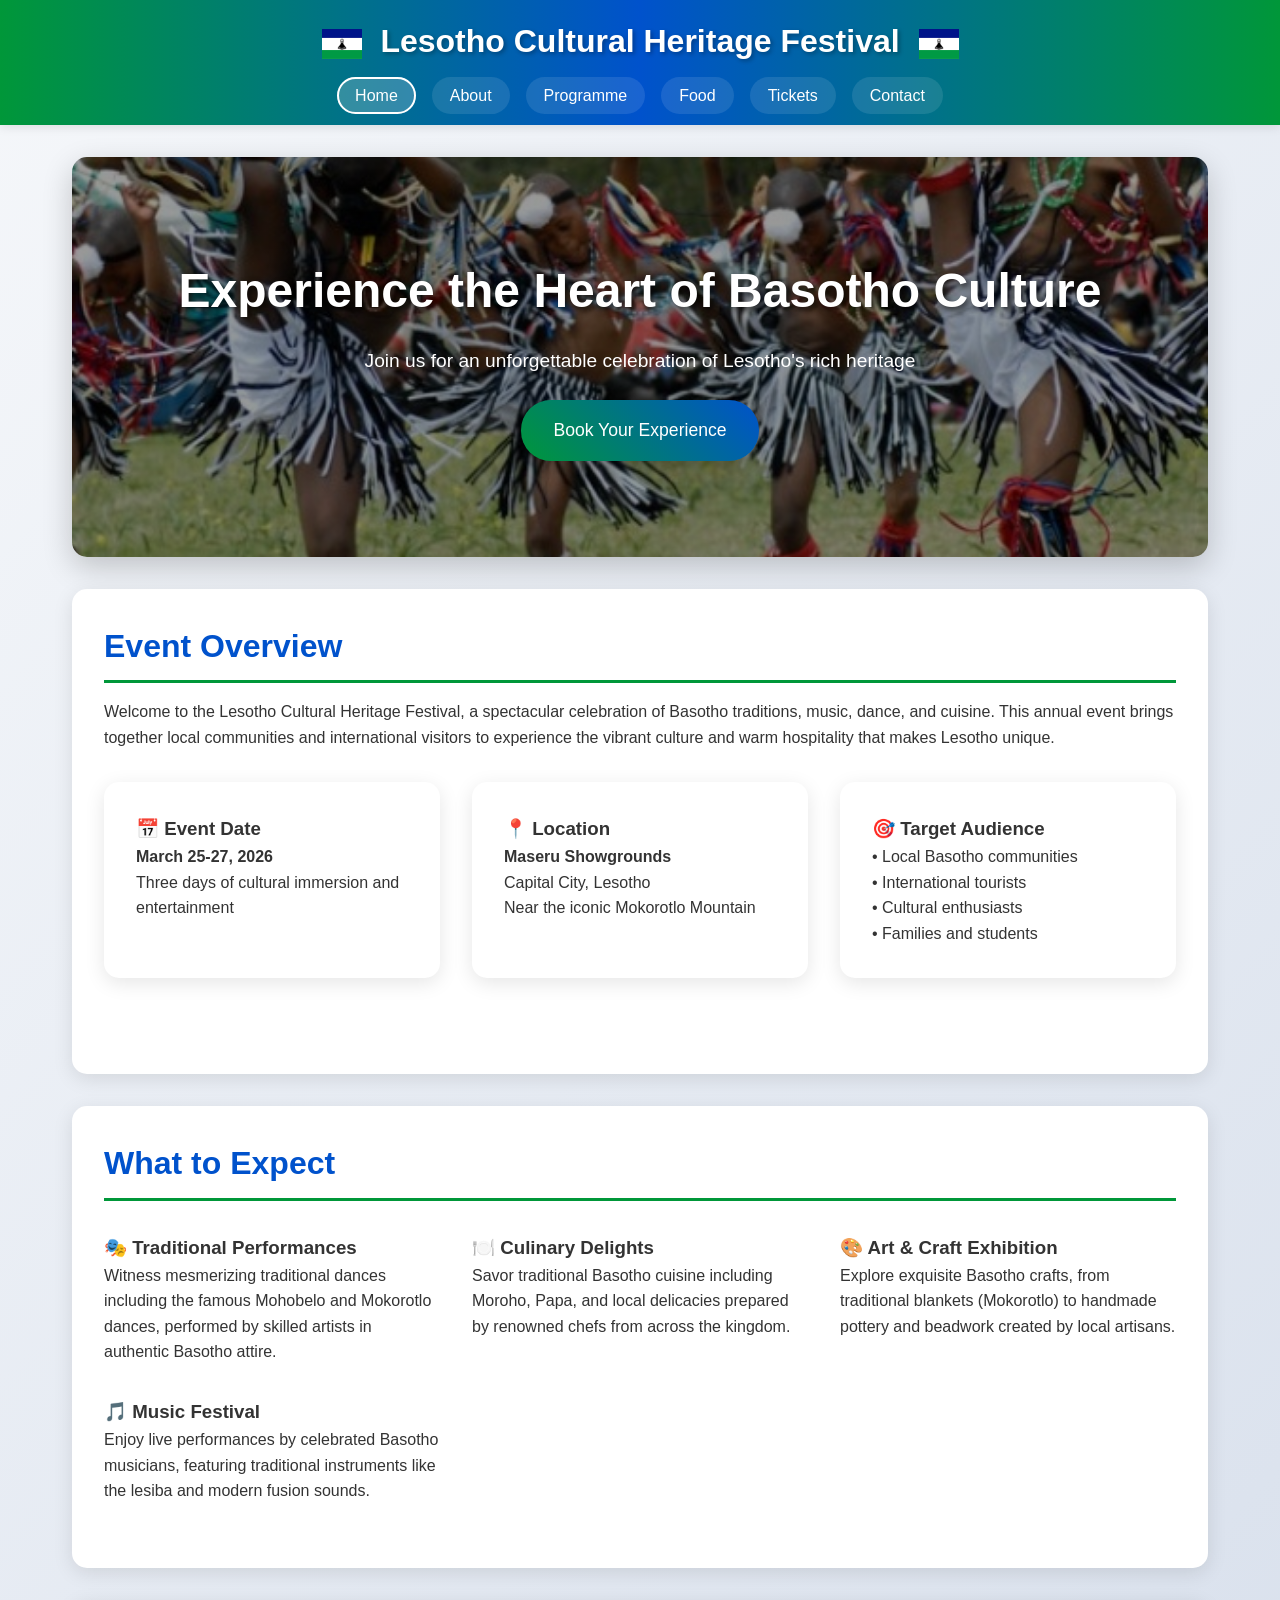
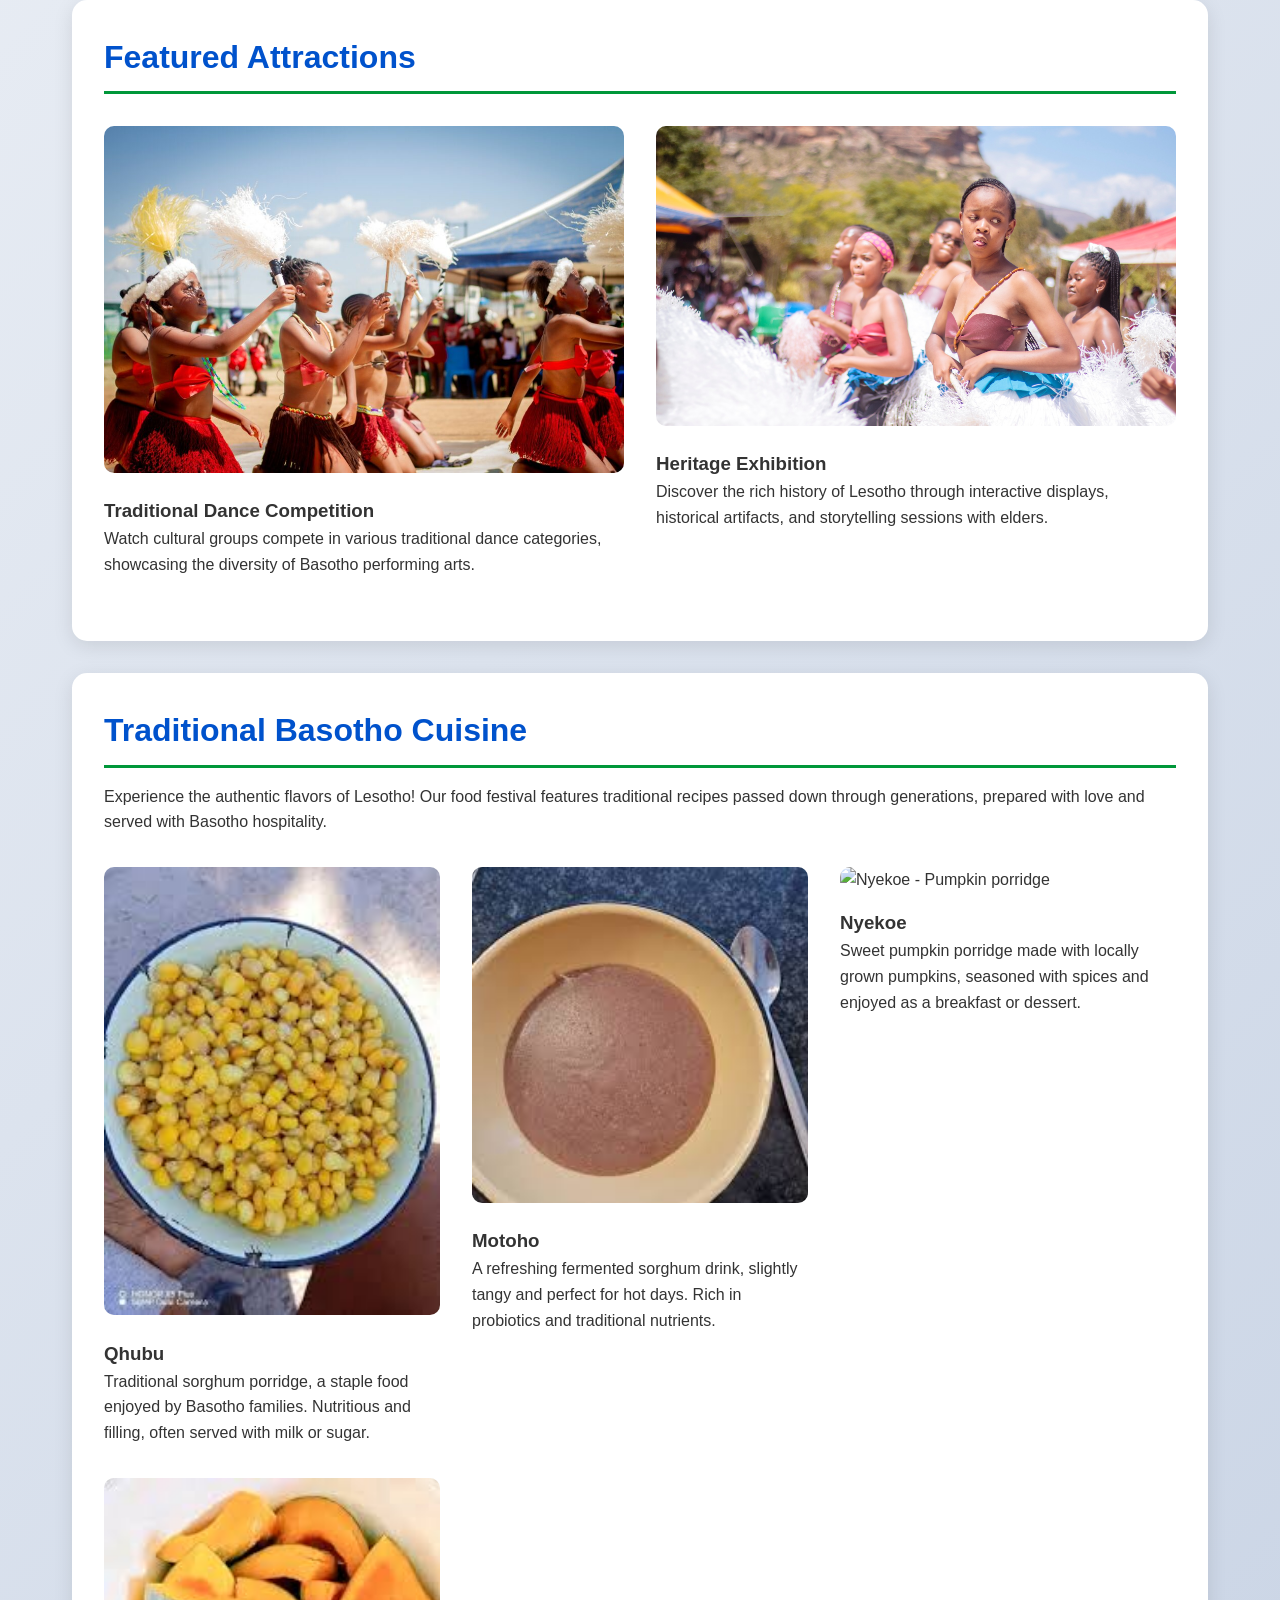
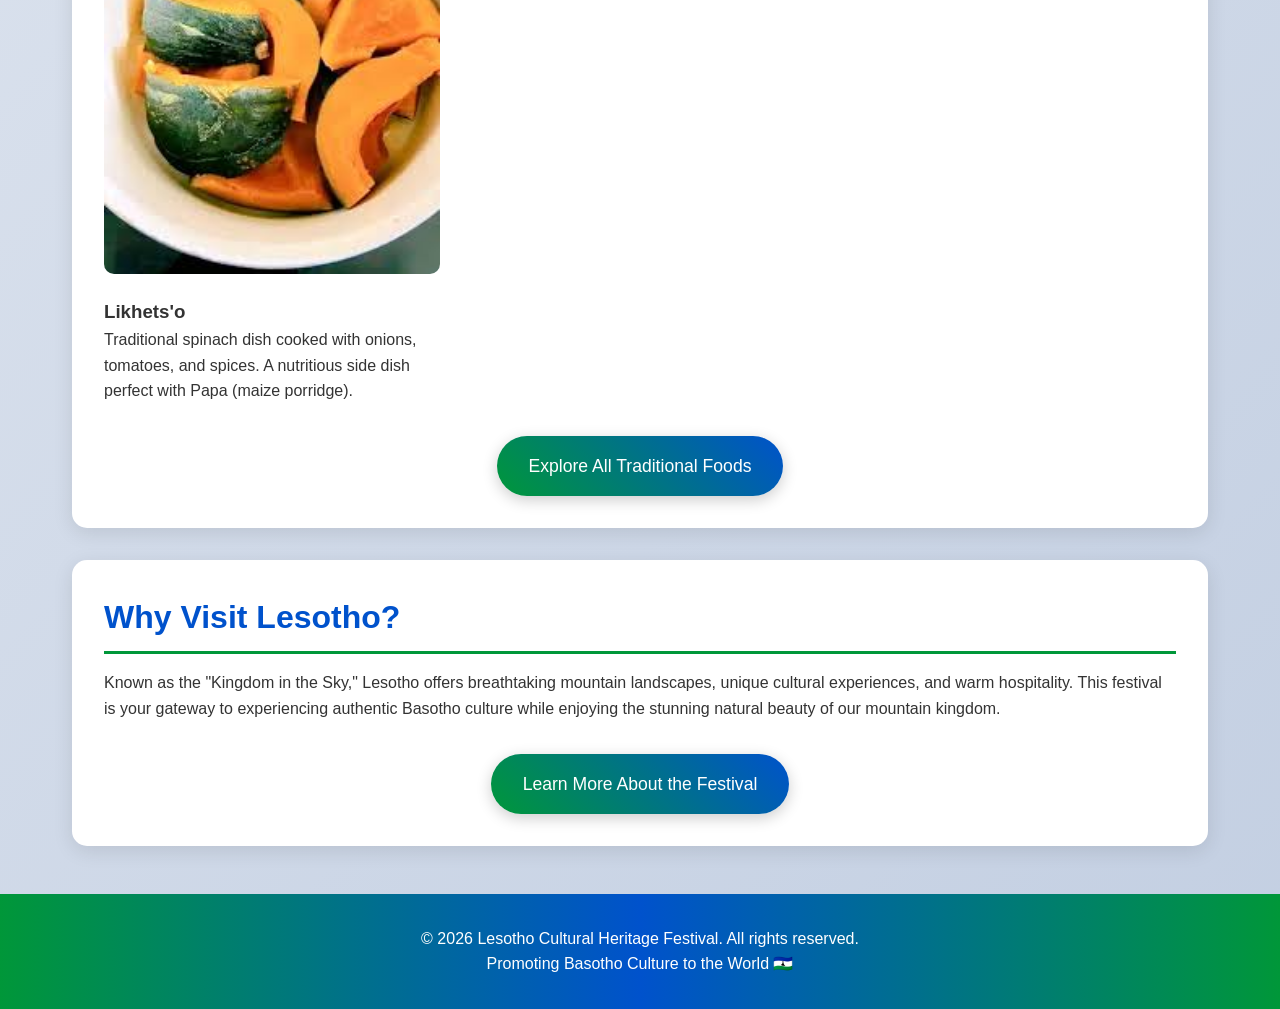
==== index.html @ 69049ad9 "Add files via upload" ====
<!DOCTYPE html>
<html lang="en">
<head>
    <meta charset="UTF-8">
    <meta name="viewport" content="width=device-width, initial-scale=1.0">
    <title>Lesotho Cultural Heritage Festival - Home</title>
    <link rel="stylesheet" href="styles.css">
</head>
<body>
    <header>
        <nav>
            <h1><img src="national-flag.png" alt="Lesotho Flag" class="flag-icon"> Lesotho Cultural Heritage Festival <img src="national-flag.png" alt="Lesotho Flag" class="flag-icon"></h1>
            <ul>
                <li><a href="index.html" class="active">Home</a></li>
                <li><a href="about.html">About</a></li>
                <li><a href="programme.html">Programme</a></li>
                <li><a href="food.html">Food</a></li>
                <li><a href="tickets.html">Tickets</a></li>
                <li><a href="contact.html">Contact</a></li>
            </ul>
        </nav>
    </header>

    <main>
        <section class="hero-banner fade-in">
            <div class="hero-content">
                <h1>Experience the Heart of Basotho Culture</h1>
                <p>Join us for an unforgettable celebration of Lesotho's rich heritage</p>
                <a href="tickets.html" class="btn">Book Your Experience</a>
            </div>
        </section>

        <section class="card fade-in">
            <h2>Event Overview</h2>
            <p>Welcome to the Lesotho Cultural Heritage Festival, a spectacular celebration of Basotho traditions, music, dance, and cuisine. This annual event brings together local communities and international visitors to experience the vibrant culture and warm hospitality that makes Lesotho unique.</p>
            
            <div class="grid">
                <div class="card">
                    <h3>📅 Event Date</h3>
                    <p><strong>March 25-27, 2026</strong></p>
                    <p>Three days of cultural immersion and entertainment</p>
                </div>
                <div class="card">
                    <h3>📍 Location</h3>
                    <p><strong>Maseru Showgrounds</strong></p>
                    <p>Capital City, Lesotho</p>
                    <p>Near the iconic Mokorotlo Mountain</p>
                </div>
                <div class="card">
                    <h3>🎯 Target Audience</h3>
                    <p>• Local Basotho communities</p>
                    <p>• International tourists</p>
                    <p>• Cultural enthusiasts</p>
                    <p>• Families and students</p>
                </div>
            </div>
        </section>

        <section class="card fade-in">
            <h2>What to Expect</h2>
            <div class="grid">
                <div>
                    <h3>🎭 Traditional Performances</h3>
                    <p>Witness mesmerizing traditional dances including the famous Mohobelo and Mokorotlo dances, performed by skilled artists in authentic Basotho attire.</p>
                </div>
                <div>
                    <h3>🍽️ Culinary Delights</h3>
                    <p>Savor traditional Basotho cuisine including Moroho, Papa, and local delicacies prepared by renowned chefs from across the kingdom.</p>
                </div>
                <div>
                    <h3>🎨 Art & Craft Exhibition</h3>
                    <p>Explore exquisite Basotho crafts, from traditional blankets (Mokorotlo) to handmade pottery and beadwork created by local artisans.</p>
                </div>
                <div>
                    <h3>🎵 Music Festival</h3>
                    <p>Enjoy live performances by celebrated Basotho musicians, featuring traditional instruments like the lesiba and modern fusion sounds.</p>
                </div>
            </div>
        </section>

        <section class="card fade-in">
            <h2>Featured Attractions</h2>
            <div class="grid">
                <div>
                    <img src="cultural-festival2.jpg" alt="Cultural Performance" style="width: 100%; border-radius: 10px; margin-bottom: 1rem;">
                    <h3>Traditional Dance Competition</h3>
                    <p>Watch cultural groups compete in various traditional dance categories, showcasing the diversity of Basotho performing arts.</p>
                </div>
                <div>
                    <img src="cultural-festival3.jpg" alt="Cultural Exhibition" style="width: 100%; border-radius: 10px; margin-bottom: 1rem;">
                    <h3>Heritage Exhibition</h3>
                    <p>Discover the rich history of Lesotho through interactive displays, historical artifacts, and storytelling sessions with elders.</p>
                </div>
            </div>
        </section>

        <section class="card fade-in">
            <h2>Traditional Basotho Cuisine</h2>
            <p>Experience the authentic flavors of Lesotho! Our food festival features traditional recipes passed down through generations, prepared with love and served with Basotho hospitality.</p>
            
            <div class="grid">
                <div>
                    <img src="food-(qhubu-recipe).jpg" alt="Qhubu - Traditional Sorghum Porridge" style="width: 100%; border-radius: 10px; margin-bottom: 1rem;">
                    <h3>Qhubu</h3>
                    <p>Traditional sorghum porridge, a staple food enjoyed by Basotho families. Nutritious and filling, often served with milk or sugar.</p>
                </div>
                <div>
                    <img src="food-(motoho-recipe).jpg" alt="Motoho - Fermented Sorghum Drink" style="width: 100%; border-radius: 10px; margin-bottom: 1rem;">
                    <h3>Motoho</h3>
                    <p>A refreshing fermented sorghum drink, slightly tangy and perfect for hot days. Rich in probiotics and traditional nutrients.</p>
                </div>
                <div>
                    <img src="food-(nyekoe-recipe).jpg" alt="Nyekoe - Pumpkin porridge" style="width: 100%; border-radius: 10px; margin-bottom: 1rem;">
                    <h3>Nyekoe</h3>
                    <p>Sweet pumpkin porridge made with locally grown pumpkins, seasoned with spices and enjoyed as a breakfast or dessert.</p>
                </div>
                <div>
                    <img src="food-(likhets'o-recipe).jpg" alt="Likhets'o - Spinach dish" style="width: 100%; border-radius: 10px; margin-bottom: 1rem;">
                    <h3>Likhets'o</h3>
                    <p>Traditional spinach dish cooked with onions, tomatoes, and spices. A nutritious side dish perfect with Papa (maize porridge).</p>
                </div>
            </div>
            
            <div style="text-align: center; margin-top: 2rem;">
                <a href="food.html" class="btn">Explore All Traditional Foods</a>
            </div>
        </section>

        <section class="card fade-in">
            <h2>Why Visit Lesotho?</h2>
            <p>Known as the "Kingdom in the Sky," Lesotho offers breathtaking mountain landscapes, unique cultural experiences, and warm hospitality. This festival is your gateway to experiencing authentic Basotho culture while enjoying the stunning natural beauty of our mountain kingdom.</p>
            
            <div style="text-align: center; margin-top: 2rem;">
                <a href="about.html" class="btn">Learn More About the Festival</a>
            </div>
        </section>
    </main>

    <footer>
        <p>&copy; 2026 Lesotho Cultural Heritage Festival. All rights reserved.</p>
        <p>Promoting Basotho Culture to the World 🇱🇸</p>
    </footer>
</body>
</html>
---- styles.css ----
/* Lesotho Cultural Heritage Festival - Event Promotion Platform */
/* Inspired by Lesotho national colors: Blue, White, Green */

* {
    margin: 0;
    padding: 0;
    box-sizing: border-box;
}

body {
    font-family: 'Segoe UI', Tahoma, Geneva, Verdana, sans-serif;
    line-height: 1.6;
    color: #333;
    background: linear-gradient(135deg, #f5f7fa 0%, #c3cfe2 100%);
}

/* Header and Navigation */
header {
    background: linear-gradient(90deg, #009739 0%, #0052CC 50%, #009739 100%);
    color: white;
    padding: 1rem 0;
    box-shadow: 0 2px 10px rgba(0,0,0,0.1);
    position: sticky;
    top: 0;
    z-index: 1000;
}

nav {
    max-width: 1200px;
    margin: 0 auto;
    padding: 0 2rem;
}

nav h1 {
    font-size: 2rem;
    margin-bottom: 1rem;
    text-align: center;
    text-shadow: 2px 2px 4px rgba(0,0,0,0.3);
}

nav ul {
    list-style: none;
    display: flex;
    justify-content: center;
    flex-wrap: wrap;
    gap: 1rem;
}

nav ul li a {
    color: white;
    text-decoration: none;
    padding: 0.5rem 1rem;
    border-radius: 25px;
    transition: all 0.3s ease;
    background: rgba(255,255,255,0.1);
    border: 2px solid transparent;
}

nav ul li a:hover, nav ul li a.active {
    background: rgba(255,255,255,0.2);
    border-color: white;
    transform: translateY(-2px);
}

/* Main Content */
main {
    max-width: 1200px;
    margin: 2rem auto;
    padding: 0 2rem;
}

.hero-banner {
    background: linear-gradient(rgba(0,0,0,0.4), rgba(0,0,0,0.4)), url('cultural-festival1.jpg');
    background-size: cover;
    background-position: center;
    height: 400px;
    display: flex;
    align-items: center;
    justify-content: center;
    text-align: center;
    color: white;
    border-radius: 15px;
    margin-bottom: 2rem;
    box-shadow: 0 10px 30px rgba(0,0,0,0.2);
}

.hero-content h1 {
    font-size: 3rem;
    margin-bottom: 1rem;
    text-shadow: 3px 3px 6px rgba(0,0,0,0.7);
}

.hero-content p {
    font-size: 1.2rem;
    margin-bottom: 1.5rem;
}

.btn {
    display: inline-block;
    background: linear-gradient(45deg, #009739, #0052CC);
    color: white;
    padding: 1rem 2rem;
    text-decoration: none;
    border-radius: 30px;
    transition: all 0.3s ease;
    border: none;
    cursor: pointer;
    font-size: 1.1rem;
    box-shadow: 0 4px 15px rgba(0,0,0,0.2);
}

.btn:hover {
    transform: translateY(-3px);
    box-shadow: 0 6px 20px rgba(0,0,0,0.3);
}

/* Cards and Sections */
.card {
    background: white;
    border-radius: 15px;
    padding: 2rem;
    margin-bottom: 2rem;
    box-shadow: 0 5px 20px rgba(0,0,0,0.1);
    transition: transform 0.3s ease;
}

.card:hover {
    transform: translateY(-5px);
}

.card h2 {
    color: #0052CC;
    margin-bottom: 1rem;
    font-size: 2rem;
    border-bottom: 3px solid #009739;
    padding-bottom: 0.5rem;
}

.grid {
    display: grid;
    grid-template-columns: repeat(auto-fit, minmax(300px, 1fr));
    gap: 2rem;
    margin: 2rem 0;
}

/* Table Styles */
.schedule-table {
    width: 100%;
    border-collapse: collapse;
    margin: 2rem 0;
    background: white;
    border-radius: 10px;
    overflow: hidden;
    box-shadow: 0 5px 20px rgba(0,0,0,0.1);
}

.schedule-table th {
    background: linear-gradient(45deg, #009739, #0052CC);
    color: white;
    padding: 1rem;
    text-align: left;
    font-size: 1.1rem;
}

.schedule-table td {
    padding: 1rem;
    border-bottom: 1px solid #ddd;
}

.schedule-table tr:nth-child(even) {
    background: #f9f9f9;
}

.schedule-table tr:hover {
    background: #f0f8ff;
}

/* Form Styles */
.registration-form {
    background: white;
    padding: 2rem;
    border-radius: 15px;
    box-shadow: 0 5px 20px rgba(0,0,0,0.1);
    max-width: 600px;
    margin: 0 auto;
}

.form-group {
    margin-bottom: 1.5rem;
}

.form-group label {
    display: block;
    margin-bottom: 0.5rem;
    color: #0052CC;
    font-weight: bold;
}

.form-group input,
.form-group select,
.form-group textarea {
    width: 100%;
    padding: 0.8rem;
    border: 2px solid #ddd;
    border-radius: 8px;
    font-size: 1rem;
    transition: border-color 0.3s ease;
}

.form-group input:focus,
.form-group select:focus,
.form-group textarea:focus {
    outline: none;
    border-color: #0052CC;
}

/* Pricing Cards */
.pricing-grid {
    display: grid;
    grid-template-columns: repeat(auto-fit, minmax(250px, 1fr));
    gap: 2rem;
    margin: 2rem 0;
}

.pricing-card {
    background: white;
    border-radius: 15px;
    padding: 2rem;
    text-align: center;
    box-shadow: 0 5px 20px rgba(0,0,0,0.1);
    transition: transform 0.3s ease;
    border: 3px solid transparent;
}

.pricing-card.featured {
    border-color: #009739;
    transform: scale(1.05);
}

.pricing-card:hover {
    transform: translateY(-5px);
}

.price {
    font-size: 2.5rem;
    color: #0052CC;
    font-weight: bold;
    margin: 1rem 0;
}

/* Contact Info */
.contact-info {
    display: grid;
    grid-template-columns: repeat(auto-fit, minmax(250px, 1fr));
    gap: 2rem;
    margin: 2rem 0;
}

.contact-item {
    background: white;
    padding: 1.5rem;
    border-radius: 10px;
    text-align: center;
    box-shadow: 0 3px 15px rgba(0,0,0,0.1);
}

.contact-item h3 {
    color: #0052CC;
    margin-bottom: 1rem;
}

/* Social Media Links */
.social-links {
    display: flex;
    justify-content: center;
    gap: 2rem;
    margin: 2rem 0;
}

.social-links a {
    display: inline-block;
    width: 50px;
    height: 50px;
    background: linear-gradient(45deg, #009739, #0052CC);
    color: white;
    text-align: center;
    line-height: 50px;
    border-radius: 50%;
    text-decoration: none;
    transition: transform 0.3s ease;
    font-size: 1.2rem;
}

.social-links a:hover {
    transform: scale(1.2);
}

/* Footer */
footer {
    background: linear-gradient(90deg, #009739 0%, #0052CC 50%, #009739 100%);
    color: white;
    text-align: center;
    padding: 2rem 0;
    margin-top: 3rem;
}

/* Responsive Design */
@media (max-width: 768px) {
    nav ul {
        flex-direction: column;
        align-items: center;
    }
    
    .hero-content h1 {
        font-size: 2rem;
    }
    
    .grid {
        grid-template-columns: 1fr;
    }
    
    .pricing-grid {
        grid-template-columns: 1fr;
    }
}

/* Animations */
@keyframes fadeIn {
    from {
        opacity: 0;
        transform: translateY(20px);
    }
    to {
        opacity: 1;
        transform: translateY(0);
    }
}

.fade-in {
    animation: fadeIn 1s ease-out;
}

/* Flag Animation */
.flag-icon {
    width: 40px;
    height: 30px;
    margin: 0 10px;
    vertical-align: middle;
    animation: wave 2s ease-in-out infinite;
}

@keyframes wave {
    0%, 100% { transform: rotate(0deg); }
    50% { transform: rotate(5deg); }
}
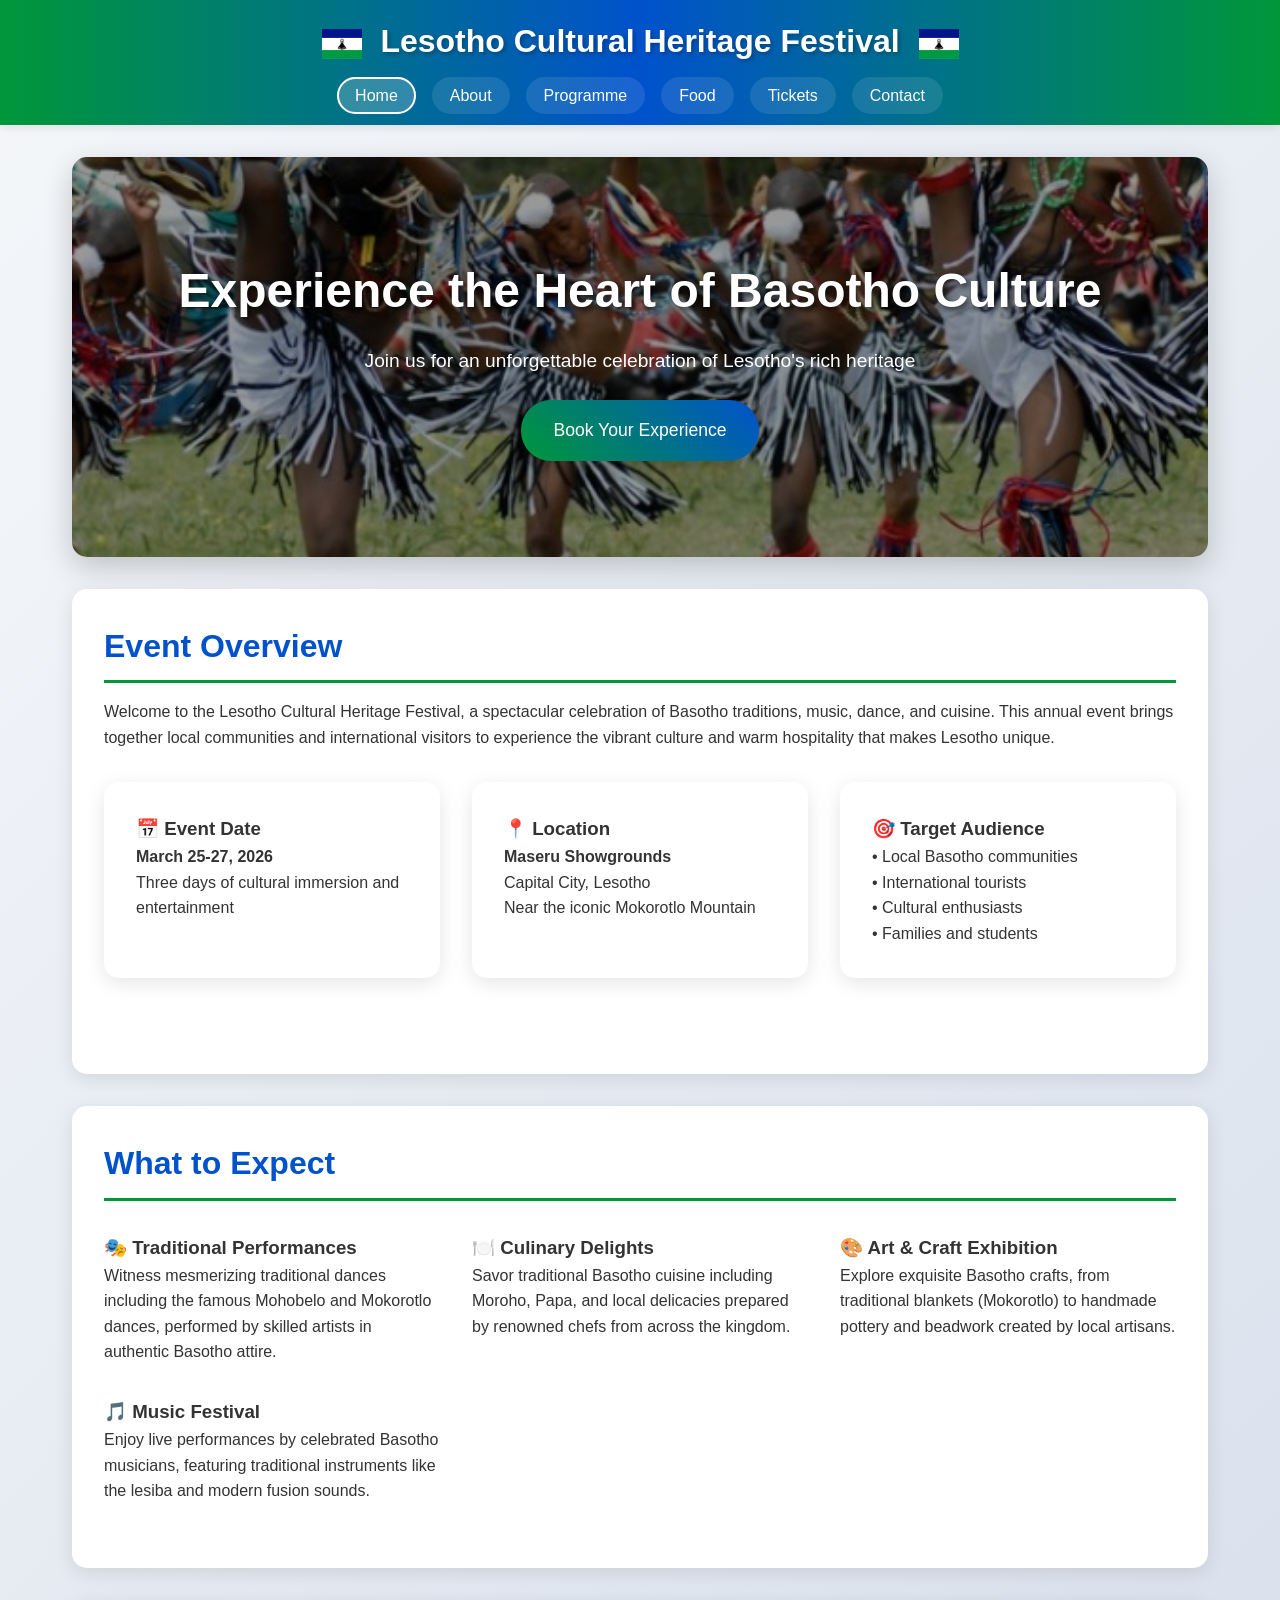
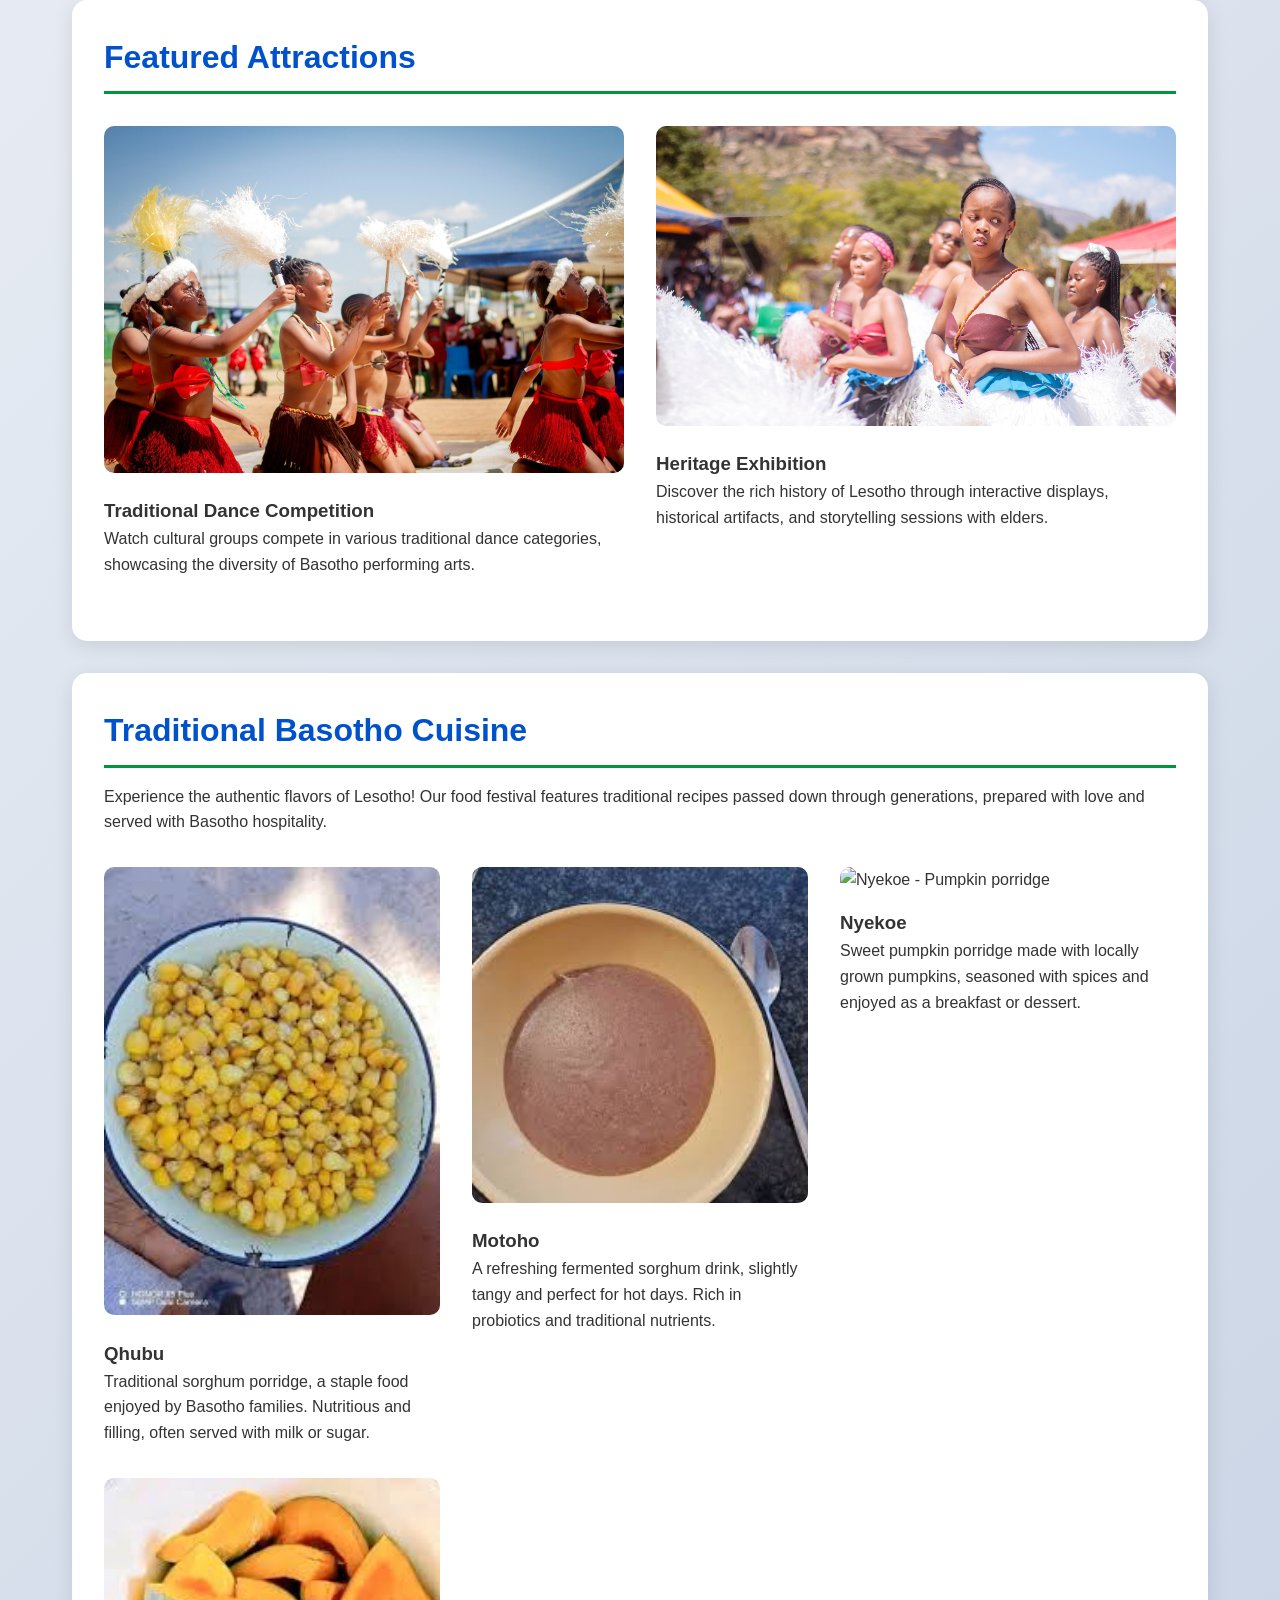
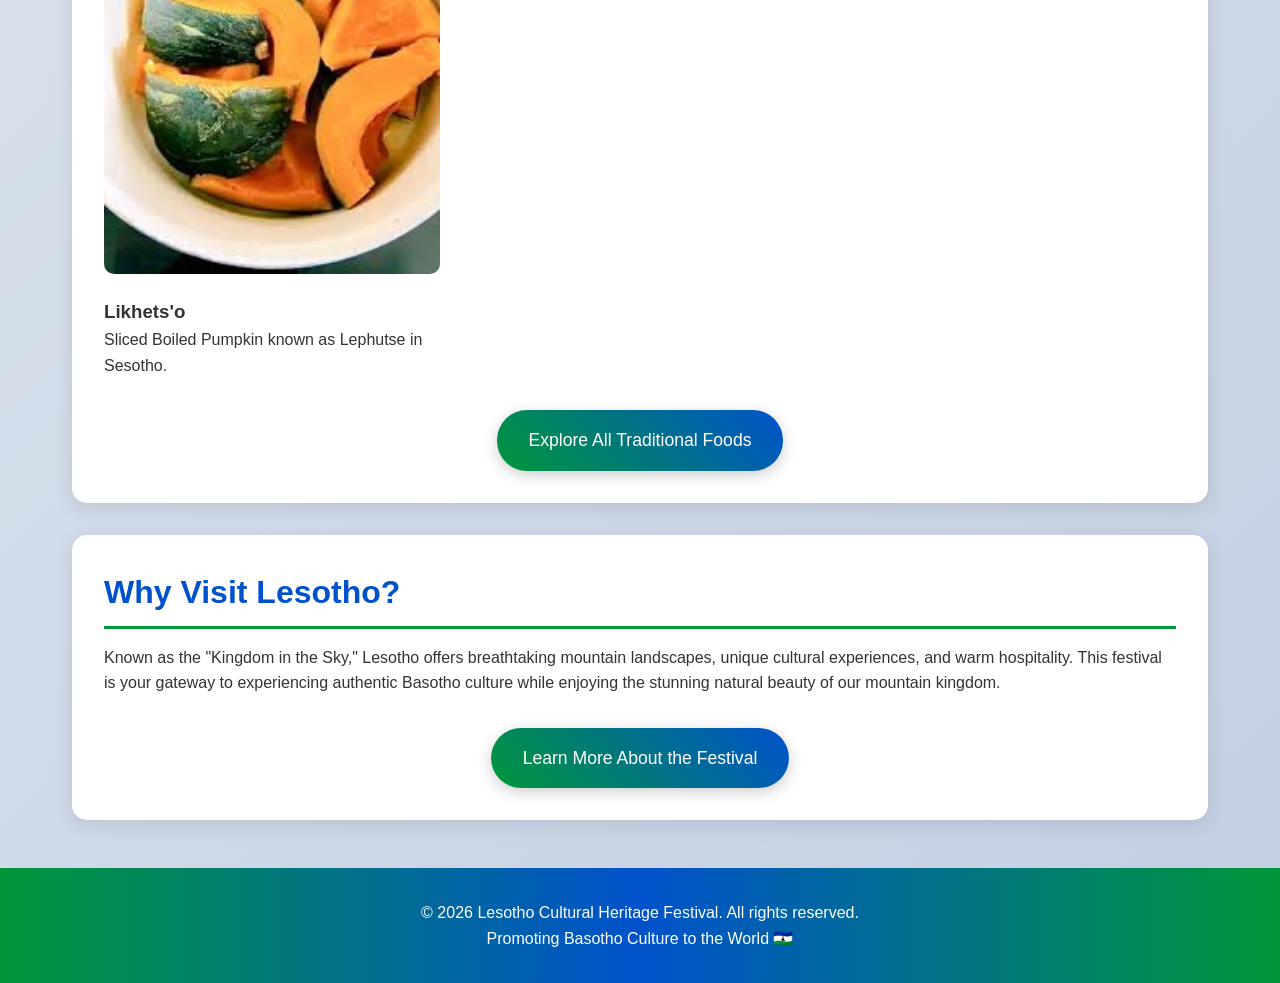
==== commit 517da799: "Update index.html" ====
--- a/index.html
+++ b/index.html
@@ -117,7 +117,7 @@
                 <div>
                     <img src="food-(likhets'o-recipe).jpg" alt="Likhets'o - Spinach dish" style="width: 100%; border-radius: 10px; margin-bottom: 1rem;">
                     <h3>Likhets'o</h3>
-                    <p>Traditional spinach dish cooked with onions, tomatoes, and spices. A nutritious side dish perfect with Papa (maize porridge).</p>
+                    <p>Sliced Boiled Pumpkin known as Lephutse in Sesotho.</p>
                 </div>
             </div>
             
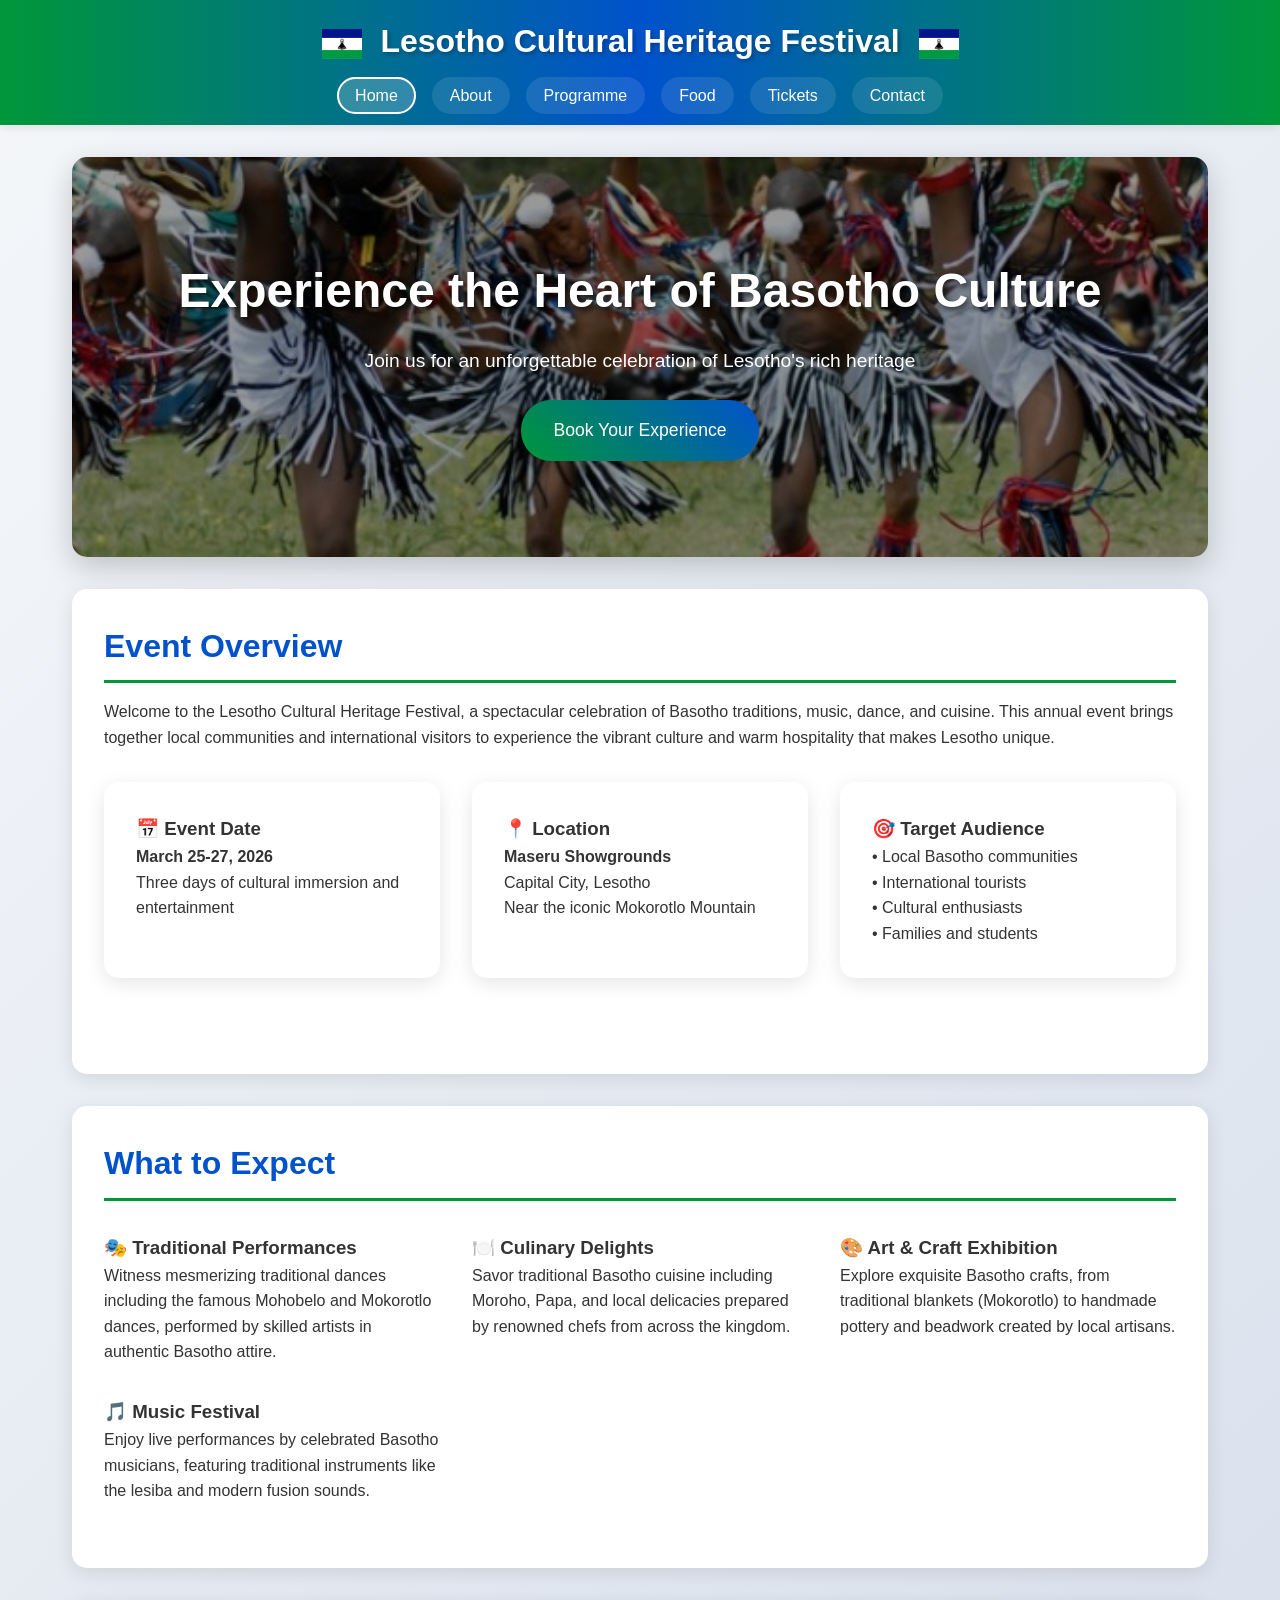
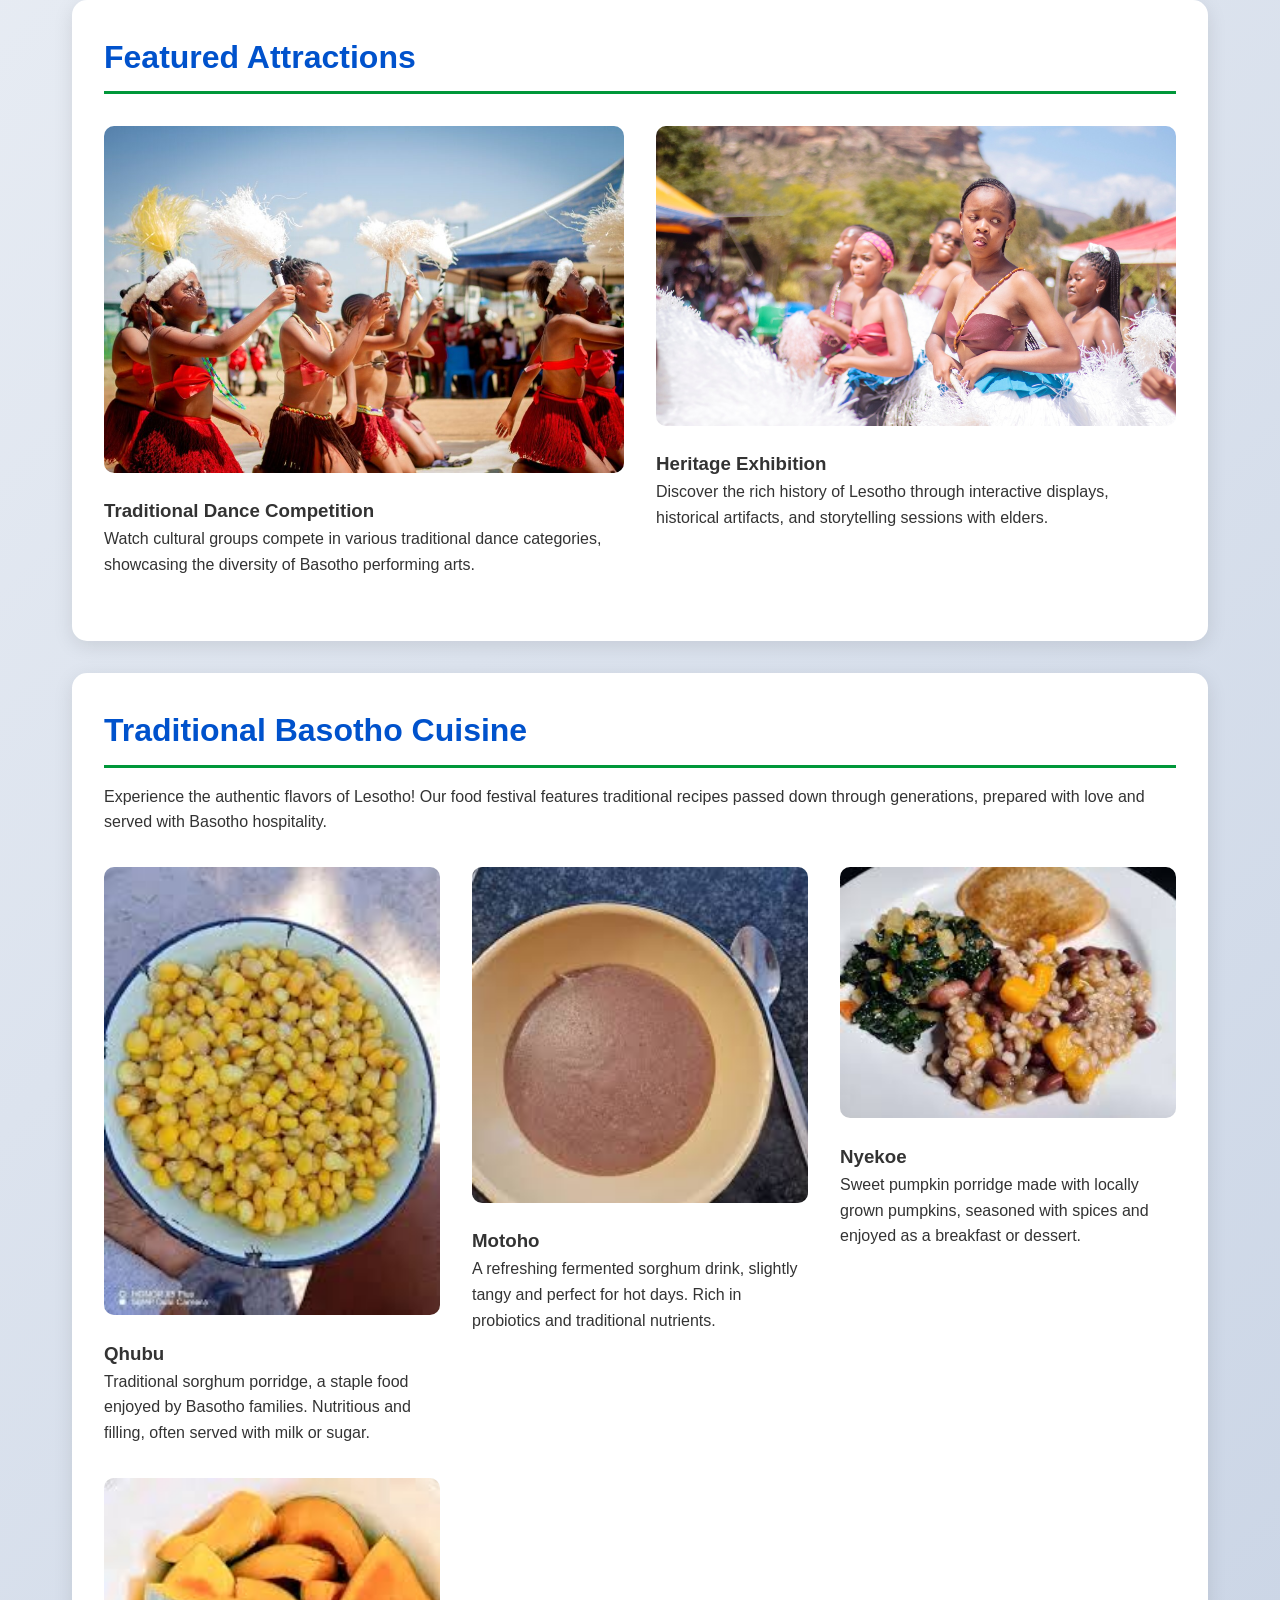
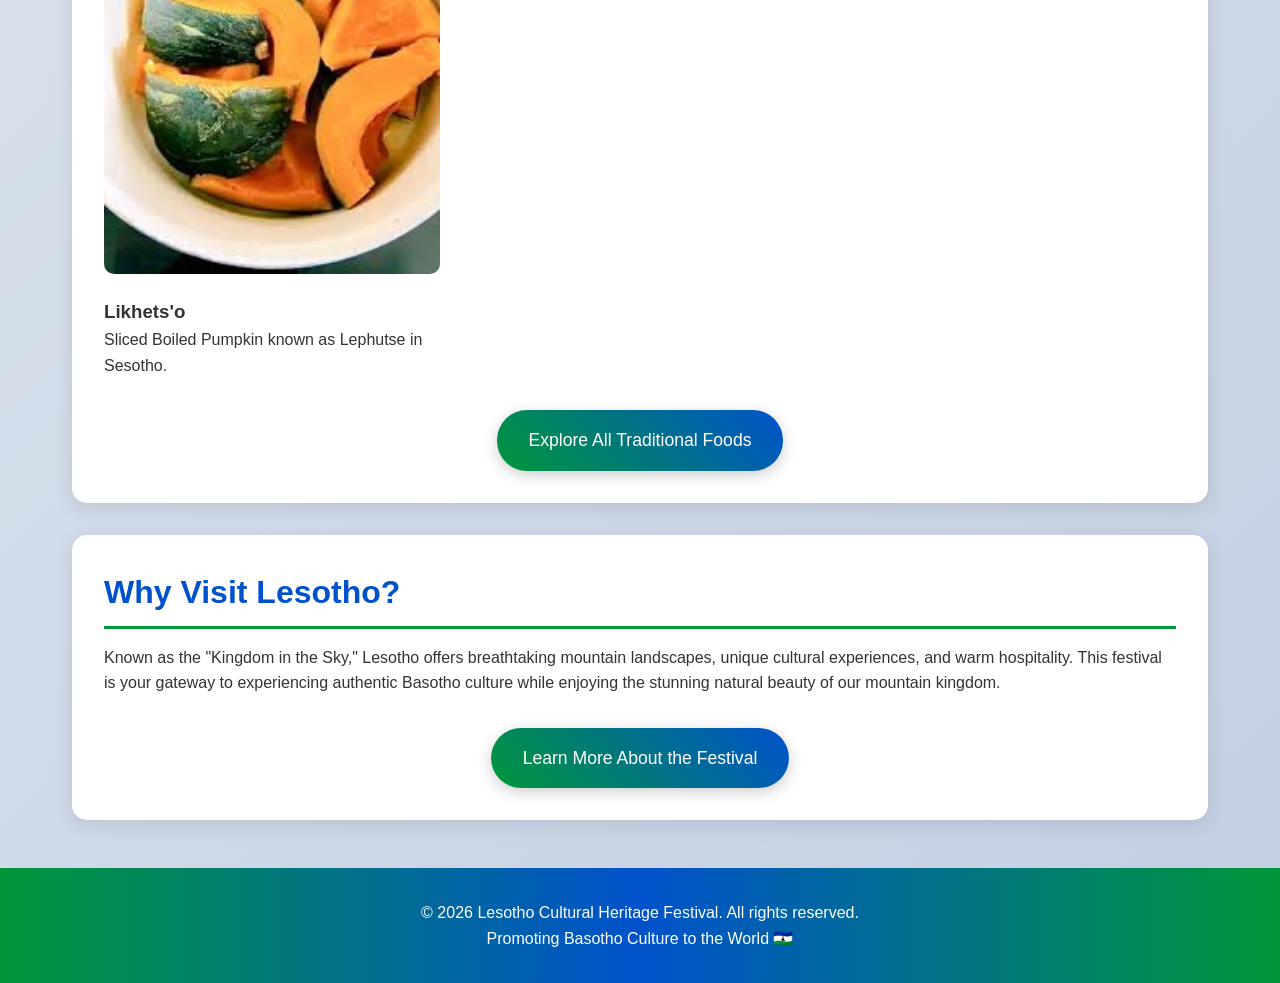
==== commit 49e25b7f: "Update index.html" ====
--- a/index.html
+++ b/index.html
@@ -110,7 +110,7 @@
                     <p>A refreshing fermented sorghum drink, slightly tangy and perfect for hot days. Rich in probiotics and traditional nutrients.</p>
                 </div>
                 <div>
-                    <img src="food-(nyekoe-recipe).jpg" alt="Nyekoe - Pumpkin porridge" style="width: 100%; border-radius: 10px; margin-bottom: 1rem;">
+                    <img src="Food-(nyekoe-recipe).jpg" alt="Nyekoe - Pumpkin porridge" style="width: 100%; border-radius: 10px; margin-bottom: 1rem;">
                     <h3>Nyekoe</h3>
                     <p>Sweet pumpkin porridge made with locally grown pumpkins, seasoned with spices and enjoyed as a breakfast or dessert.</p>
                 </div>
